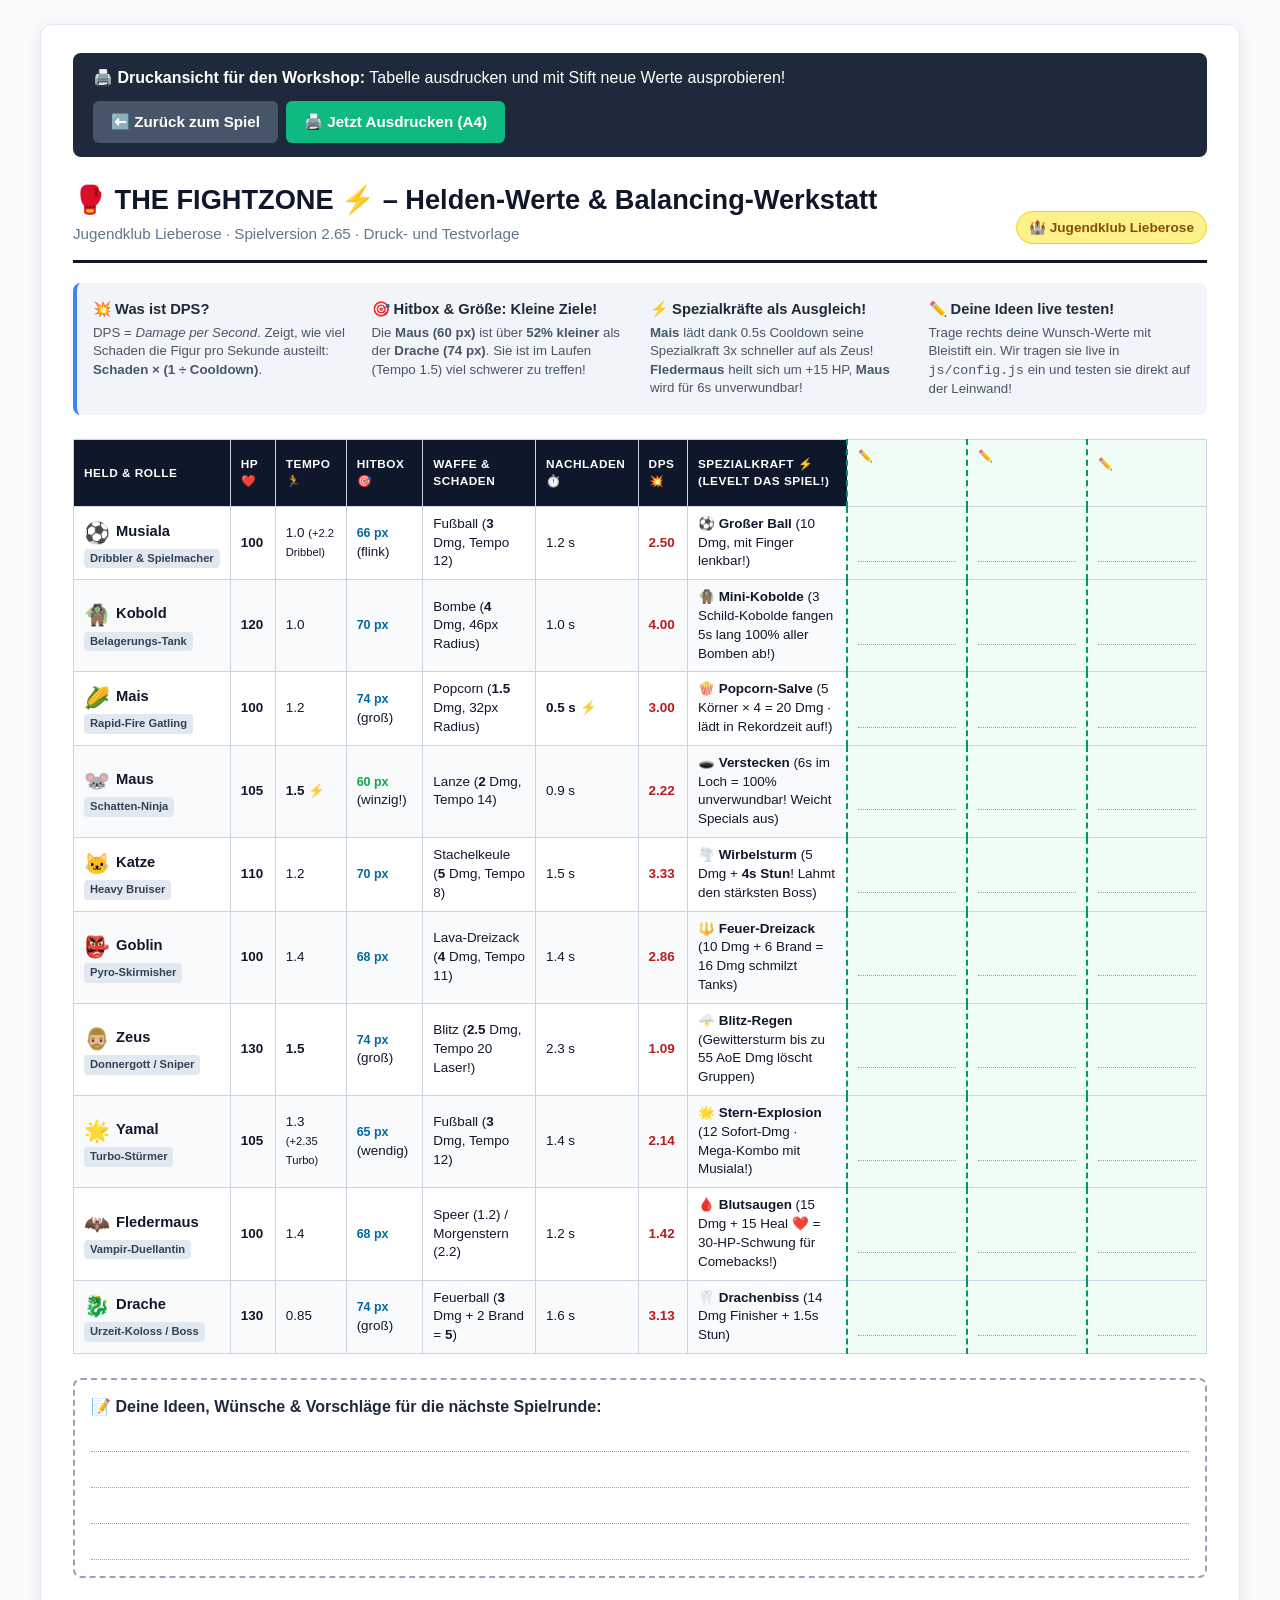
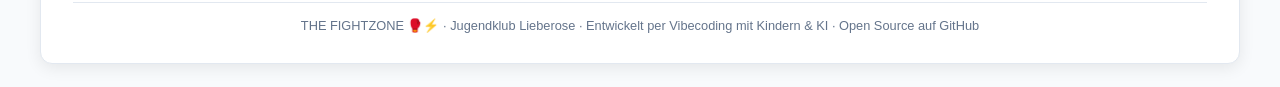
==== druckansicht.html @ 6410eb7f "Helden-Karten zum Antippen, Balancing-Matrix, EHP & druckbare Tabelle" ====
<!DOCTYPE html>
<html lang="de">
<head>
  <meta charset="UTF-8">
  <meta name="viewport" content="width=device-width, initial-scale=1.0">
  <title>THE FIGHTZONE 🥊⚡ – Helden-Werte & Balancing-Werkstatt (Druckansicht)</title>
  <style>
    /* 🖨️ Druck- und Ansichts-Styles für den Jugendklub Lieberose */
    * {
      box-sizing: border-box;
      margin: 0;
      padding: 0;
    }

    body {
      font-family: -apple-system, BlinkMacSystemFont, "Segoe UI", Roboto, Arial, sans-serif;
      background: #f8fafc;
      color: #0f172a;
      padding: 24px;
      line-height: 1.4;
    }

    .container {
      max-width: 1200px;
      margin: 0 auto;
      background: #fff;
      padding: 28px 32px;
      border-radius: 12px;
      box-shadow: 0 4px 16px rgba(0, 0, 0, 0.08);
      border: 1px solid #e2e8f0;
    }

    .no-print {
      display: flex;
      justify-content: space-between;
      align-items: center;
      background: #1e293b;
      color: #fff;
      padding: 14px 20px;
      border-radius: 8px;
      margin-bottom: 24px;
      gap: 12px;
      flex-wrap: wrap;
    }

    .btn {
      display: inline-block;
      background: #3b82f6;
      color: #fff;
      padding: 10px 18px;
      border-radius: 6px;
      text-decoration: none;
      font-weight: 700;
      border: none;
      cursor: pointer;
      font-size: 0.95rem;
      transition: background 0.15s ease;
    }

    .btn:hover { background: #2563eb; }
    .btn-secondary { background: #475569; }
    .btn-secondary:hover { background: #334155; }
    .btn-print { background: #10b981; }
    .btn-print:hover { background: #059669; }

    header {
      border-bottom: 3px solid #0f172a;
      padding-bottom: 16px;
      margin-bottom: 20px;
      display: flex;
      justify-content: space-between;
      align-items: flex-end;
      flex-wrap: wrap;
      gap: 12px;
    }

    h1 {
      font-size: 1.7rem;
      color: #0f172a;
      display: flex;
      align-items: center;
      gap: 10px;
    }

    .subtitle {
      font-size: 0.95rem;
      color: #64748b;
      margin-top: 4px;
    }

    .badge-club {
      background: #fef08a;
      color: #854d0e;
      padding: 6px 12px;
      border-radius: 20px;
      font-weight: 800;
      font-size: 0.85rem;
      border: 1px solid #facc15;
    }

    .info-grid {
      display: grid;
      grid-template-columns: repeat(auto-fit, minmax(240px, 1fr));
      gap: 16px;
      background: #f1f5f9;
      padding: 16px;
      border-radius: 8px;
      margin-bottom: 24px;
      border-left: 4px solid #3b82f6;
    }

    .info-card h3 {
      font-size: 0.92rem;
      color: #1e293b;
      margin-bottom: 4px;
    }

    .info-card p {
      font-size: 0.83rem;
      color: #475569;
    }

    /* 📊 Tabelle */
    table {
      width: 100%;
      border-collapse: collapse;
      font-size: 0.84rem;
      margin-bottom: 24px;
    }

    th, td {
      border: 1px solid #cbd5e1;
      padding: 8px 10px;
      text-align: left;
      vertical-align: middle;
    }

    th {
      background: #0f172a;
      color: #fff;
      font-weight: 800;
      text-transform: uppercase;
      font-size: 0.74rem;
      letter-spacing: 0.5px;
    }

    th.handwriting-head {
      background: #047857;
      color: #ecfdf5;
    }

    tr:nth-child(even) {
      background: #f8fafc;
    }

    .hero-cell {
      font-weight: 800;
      font-size: 0.92rem;
      white-space: nowrap;
    }

    .hero-emoji {
      font-size: 1.3rem;
      margin-right: 6px;
      vertical-align: middle;
    }

    .role-badge {
      display: inline-block;
      font-size: 0.7rem;
      font-weight: 700;
      padding: 2px 6px;
      border-radius: 4px;
      background: #e2e8f0;
      color: #334155;
    }

    .stat-number {
      font-weight: 700;
      color: #0f172a;
    }

    .dps-val {
      font-weight: 800;
      color: #b91c1c;
    }

    .hitbox-badge {
      font-weight: 700;
      font-size: 0.78rem;
      color: #0369a1;
    }

    /* Handschriftliche Spalten */
    .write-col {
      background: #f0fdf4 !important;
      border-left: 2px dashed #059669;
      width: 120px;
    }

    .write-box {
      min-height: 38px;
      border-bottom: 1px dotted #94a3b8;
    }

    .notes-box {
      border: 2px dashed #94a3b8;
      border-radius: 8px;
      padding: 16px;
      background: #fff;
      margin-top: 20px;
    }

    .notes-box h3 {
      font-size: 1rem;
      color: #1e293b;
      margin-bottom: 12px;
    }

    .blank-lines {
      display: flex;
      flex-direction: column;
      gap: 14px;
    }

    .blank-line {
      height: 22px;
      border-bottom: 1px dotted #94a3b8;
      width: 100%;
    }

    footer {
      margin-top: 24px;
      text-align: center;
      font-size: 0.8rem;
      color: #64748b;
      border-top: 1px solid #e2e8f0;
      padding-top: 14px;
    }

    /* 🖨️ Druck-Optimierung auf DIN A4 Querformat */
    @media print {
      body {
        background: #fff;
        padding: 0;
        font-size: 10.5pt;
      }

      .container {
        box-shadow: none;
        border: none;
        padding: 0;
        max-width: 100%;
      }

      .no-print {
        display: none !important;
      }

      @page {
        size: A4 landscape;
        margin: 0.8cm;
      }

      table {
        font-size: 8pt;
        page-break-inside: auto;
      }

      tr {
        page-break-inside: avoid;
        page-break-after: auto;
      }

      th {
        background: #e2e8f0 !important;
        color: #000 !important;
        border-color: #94a3b8 !important;
      }

      th.handwriting-head {
        background: #d1fae5 !important;
        color: #065f46 !important;
      }

      .write-col {
        background: #fff !important;
      }

      .info-grid {
        background: #f8fafc;
        border: 1px solid #cbd5e1;
      }
    }
  </style>
</head>
<body>

  <div class="container">
    <!-- Leiste oben (wird beim Drucken ausgeblendet) -->
    <div class="no-print">
      <div>
        <strong>🖨️ Druckansicht für den Workshop:</strong> Tabelle ausdrucken und mit Stift neue Werte ausprobieren!
      </div>
      <div style="display: flex; gap: 8px;">
        <a href="index.html" class="btn btn-secondary">⬅️ Zurück zum Spiel</a>
        <button onclick="window.print()" class="btn btn-print">🖨️ Jetzt Ausdrucken (A4)</button>
      </div>
    </div>

    <header>
      <div>
        <h1>🥊 THE FIGHTZONE ⚡ – Helden-Werte & Balancing-Werkstatt</h1>
        <p class="subtitle">Jugendklub Lieberose · Spielversion 2.65 · Druck- und Testvorlage</p>
      </div>
      <div class="badge-club">🏰 Jugendklub Lieberose</div>
    </header>

    <!-- Erklär-Boxen für die Kinder -->
    <div class="info-grid">
      <div class="info-card">
        <h3>💥 Was ist DPS?</h3>
        <p>DPS = <i>Damage per Second</i>. Zeigt, wie viel Schaden die Figur pro Sekunde austeilt: <b>Schaden × (1 ÷ Cooldown)</b>.</p>
      </div>
      <div class="info-card">
        <h3>🎯 Hitbox & Größe: Kleine Ziele!</h3>
        <p>Die <b>Maus (60 px)</b> ist über <b>52% kleiner</b> als der <b>Drache (74 px)</b>. Sie ist im Laufen (Tempo 1.5) viel schwerer zu treffen!</p>
      </div>
      <div class="info-card">
        <h3>⚡ Spezialkräfte als Ausgleich!</h3>
        <p><b>Mais</b> lädt dank 0.5s Cooldown seine Spezialkraft 3x schneller auf als Zeus! <b>Fledermaus</b> heilt sich um +15 HP, <b>Maus</b> wird für 6s unverwundbar!</p>
      </div>
      <div class="info-card">
        <h3>✏️ Deine Ideen live testen!</h3>
        <p>Trage rechts deine Wunsch-Werte mit Bleistift ein. Wir tragen sie live in <code>js/config.js</code> ein und testen sie direkt auf der Leinwand!</p>
      </div>
    </div>

    <!-- Große Balancing-Tabelle -->
    <table>
      <thead>
        <tr>
          <th>Held & Rolle</th>
          <th>HP ❤️</th>
          <th>Tempo 🏃</th>
          <th>Hitbox 🎯</th>
          <th>Waffe & Schaden</th>
          <th>Nachladen ⏱️</th>
          <th>DPS 💥</th>
          <th>Spezialkraft ⚡ (Levelt das Spiel!)</th>
          <th class="handwriting-head write-col">✏️ Dein Wunsch-Schaden</th>
          <th class="handwriting-head write-col">✏️ Dein Wunsch-Leben</th>
          <th class="handwriting-head write-col">✏️ Deine Neue Kraft</th>
        </tr>
      </thead>
      <tbody>
        <!-- 1. Musiala -->
        <tr>
          <td class="hero-cell">
            <span class="hero-emoji">⚽</span><b>Musiala</b><br>
            <span class="role-badge">Dribbler & Spielmacher</span>
          </td>
          <td><span class="stat-number">100</span></td>
          <td>1.0 <small>(+2.2 Dribbel)</small></td>
          <td><span class="hitbox-badge">66 px</span> (flink)</td>
          <td>Fußball (<b>3</b> Dmg, Tempo 12)</td>
          <td>1.2 s</td>
          <td class="dps-val">2.50</td>
          <td>⚽ <b>Großer Ball</b> (10 Dmg, mit Finger lenkbar!)</td>
          <td class="write-col"><div class="write-box"></div></td>
          <td class="write-col"><div class="write-box"></div></td>
          <td class="write-col"><div class="write-box"></div></td>
        </tr>

        <!-- 2. Kobold -->
        <tr>
          <td class="hero-cell">
            <span class="hero-emoji">🧌</span><b>Kobold</b><br>
            <span class="role-badge">Belagerungs-Tank</span>
          </td>
          <td><span class="stat-number">120</span></td>
          <td>1.0</td>
          <td><span class="hitbox-badge">70 px</span></td>
          <td>Bombe (<b>4</b> Dmg, 46px Radius)</td>
          <td>1.0 s</td>
          <td class="dps-val">4.00</td>
          <td>🧌 <b>Mini-Kobolde</b> (3 Schild-Kobolde fangen 5s lang 100% aller Bomben ab!)</td>
          <td class="write-col"><div class="write-box"></div></td>
          <td class="write-col"><div class="write-box"></div></td>
          <td class="write-col"><div class="write-box"></div></td>
        </tr>

        <!-- 3. Mais -->
        <tr>
          <td class="hero-cell">
            <span class="hero-emoji">🌽</span><b>Mais</b><br>
            <span class="role-badge">Rapid-Fire Gatling</span>
          </td>
          <td><span class="stat-number">100</span></td>
          <td>1.2</td>
          <td><span class="hitbox-badge">74 px</span> (groß)</td>
          <td>Popcorn (<b>1.5</b> Dmg, 32px Radius)</td>
          <td><b>0.5 s</b> ⚡</td>
          <td class="dps-val">3.00</td>
          <td>🍿 <b>Popcorn-Salve</b> (5 Körner × 4 = 20 Dmg · lädt in Rekordzeit auf!)</td>
          <td class="write-col"><div class="write-box"></div></td>
          <td class="write-col"><div class="write-box"></div></td>
          <td class="write-col"><div class="write-box"></div></td>
        </tr>

        <!-- 4. Maus -->
        <tr>
          <td class="hero-cell">
            <span class="hero-emoji">🐭</span><b>Maus</b><br>
            <span class="role-badge">Schatten-Ninja</span>
          </td>
          <td><span class="stat-number">105</span></td>
          <td><b>1.5</b> ⚡</td>
          <td><span class="hitbox-badge" style="color:#16a34a; font-weight:800;">60 px</span> (winzig!)</td>
          <td>Lanze (<b>2</b> Dmg, Tempo 14)</td>
          <td>0.9 s</td>
          <td class="dps-val">2.22</td>
          <td>🕳️ <b>Verstecken</b> (6s im Loch = 100% unverwundbar! Weicht Specials aus)</td>
          <td class="write-col"><div class="write-box"></div></td>
          <td class="write-col"><div class="write-box"></div></td>
          <td class="write-col"><div class="write-box"></div></td>
        </tr>

        <!-- 5. Katze -->
        <tr>
          <td class="hero-cell">
            <span class="hero-emoji">🐱</span><b>Katze</b><br>
            <span class="role-badge">Heavy Bruiser</span>
          </td>
          <td><span class="stat-number">110</span></td>
          <td>1.2</td>
          <td><span class="hitbox-badge">70 px</span></td>
          <td>Stachelkeule (<b>5</b> Dmg, Tempo 8)</td>
          <td>1.5 s</td>
          <td class="dps-val">3.33</td>
          <td>🌪️ <b>Wirbelsturm</b> (5 Dmg + <b>4s Stun</b>! Lahmt den stärksten Boss)</td>
          <td class="write-col"><div class="write-box"></div></td>
          <td class="write-col"><div class="write-box"></div></td>
          <td class="write-col"><div class="write-box"></div></td>
        </tr>

        <!-- 6. Goblin -->
        <tr>
          <td class="hero-cell">
            <span class="hero-emoji">👺</span><b>Goblin</b><br>
            <span class="role-badge">Pyro-Skirmisher</span>
          </td>
          <td><span class="stat-number">100</span></td>
          <td>1.4</td>
          <td><span class="hitbox-badge">68 px</span></td>
          <td>Lava-Dreizack (<b>4</b> Dmg, Tempo 11)</td>
          <td>1.4 s</td>
          <td class="dps-val">2.86</td>
          <td>🔱 <b>Feuer-Dreizack</b> (10 Dmg + 6 Brand = 16 Dmg schmilzt Tanks)</td>
          <td class="write-col"><div class="write-box"></div></td>
          <td class="write-col"><div class="write-box"></div></td>
          <td class="write-col"><div class="write-box"></div></td>
        </tr>

        <!-- 7. Zeus -->
        <tr>
          <td class="hero-cell">
            <span class="hero-emoji">🧔🏼‍♂️</span><b>Zeus</b><br>
            <span class="role-badge">Donnergott / Sniper</span>
          </td>
          <td><span class="stat-number">130</span></td>
          <td><b>1.5</b></td>
          <td><span class="hitbox-badge">74 px</span> (groß)</td>
          <td>Blitz (<b>2.5</b> Dmg, Tempo 20 Laser!)</td>
          <td>2.3 s</td>
          <td class="dps-val">1.09</td>
          <td>🌩️ <b>Blitz-Regen</b> (Gewittersturm bis zu 55 AoE Dmg löscht Gruppen)</td>
          <td class="write-col"><div class="write-box"></div></td>
          <td class="write-col"><div class="write-box"></div></td>
          <td class="write-col"><div class="write-box"></div></td>
        </tr>

        <!-- 8. Lamine Yamal -->
        <tr>
          <td class="hero-cell">
            <span class="hero-emoji">🌟</span><b>Yamal</b><br>
            <span class="role-badge">Turbo-Stürmer</span>
          </td>
          <td><span class="stat-number">105</span></td>
          <td>1.3 <small>(+2.35 Turbo)</small></td>
          <td><span class="hitbox-badge">65 px</span> (wendig)</td>
          <td>Fußball (<b>3</b> Dmg, Tempo 12)</td>
          <td>1.4 s</td>
          <td class="dps-val">2.14</td>
          <td>🌟 <b>Stern-Explosion</b> (12 Sofort-Dmg · Mega-Kombo mit Musiala!)</td>
          <td class="write-col"><div class="write-box"></div></td>
          <td class="write-col"><div class="write-box"></div></td>
          <td class="write-col"><div class="write-box"></div></td>
        </tr>

        <!-- 9. Fledermaus -->
        <tr>
          <td class="hero-cell">
            <span class="hero-emoji">🦇</span><b>Fledermaus</b><br>
            <span class="role-badge">Vampir-Duellantin</span>
          </td>
          <td><span class="stat-number">100</span></td>
          <td>1.4</td>
          <td><span class="hitbox-badge">68 px</span></td>
          <td>Speer (1.2) / Morgenstern (2.2)</td>
          <td>1.2 s</td>
          <td class="dps-val">1.42</td>
          <td>🩸 <b>Blutsaugen</b> (15 Dmg + 15 Heal ❤️ = 30-HP-Schwung für Comebacks!)</td>
          <td class="write-col"><div class="write-box"></div></td>
          <td class="write-col"><div class="write-box"></div></td>
          <td class="write-col"><div class="write-box"></div></td>
        </tr>

        <!-- 10. Drache -->
        <tr>
          <td class="hero-cell">
            <span class="hero-emoji">🐉</span><b>Drache</b><br>
            <span class="role-badge">Urzeit-Koloss / Boss</span>
          </td>
          <td><span class="stat-number">130</span></td>
          <td>0.85</td>
          <td><span class="hitbox-badge">74 px</span> (groß)</td>
          <td>Feuerball (<b>3</b> Dmg + 2 Brand = <b>5</b>)</td>
          <td>1.6 s</td>
          <td class="dps-val">3.13</td>
          <td>🦷 <b>Drachenbiss</b> (14 Dmg Finisher + 1.5s Stun)</td>
          <td class="write-col"><div class="write-box"></div></td>
          <td class="write-col"><div class="write-box"></div></td>
          <td class="write-col"><div class="write-box"></div></td>
        </tr>
      </tbody>
    </table>

    <!-- Notizbereich für Handschriftliche Ideen -->
    <div class="notes-box">
      <h3>📝 Deine Ideen, Wünsche & Vorschläge für die nächste Spielrunde:</h3>
      <div class="blank-lines">
        <div class="blank-line"></div>
        <div class="blank-line"></div>
        <div class="blank-line"></div>
        <div class="blank-line"></div>
      </div>
    </div>

    <footer>
      THE FIGHTZONE 🥊⚡ · Jugendklub Lieberose · Entwickelt per Vibecoding mit Kindern & KI · Open Source auf GitHub
    </footer>
  </div>

</body>
</html>
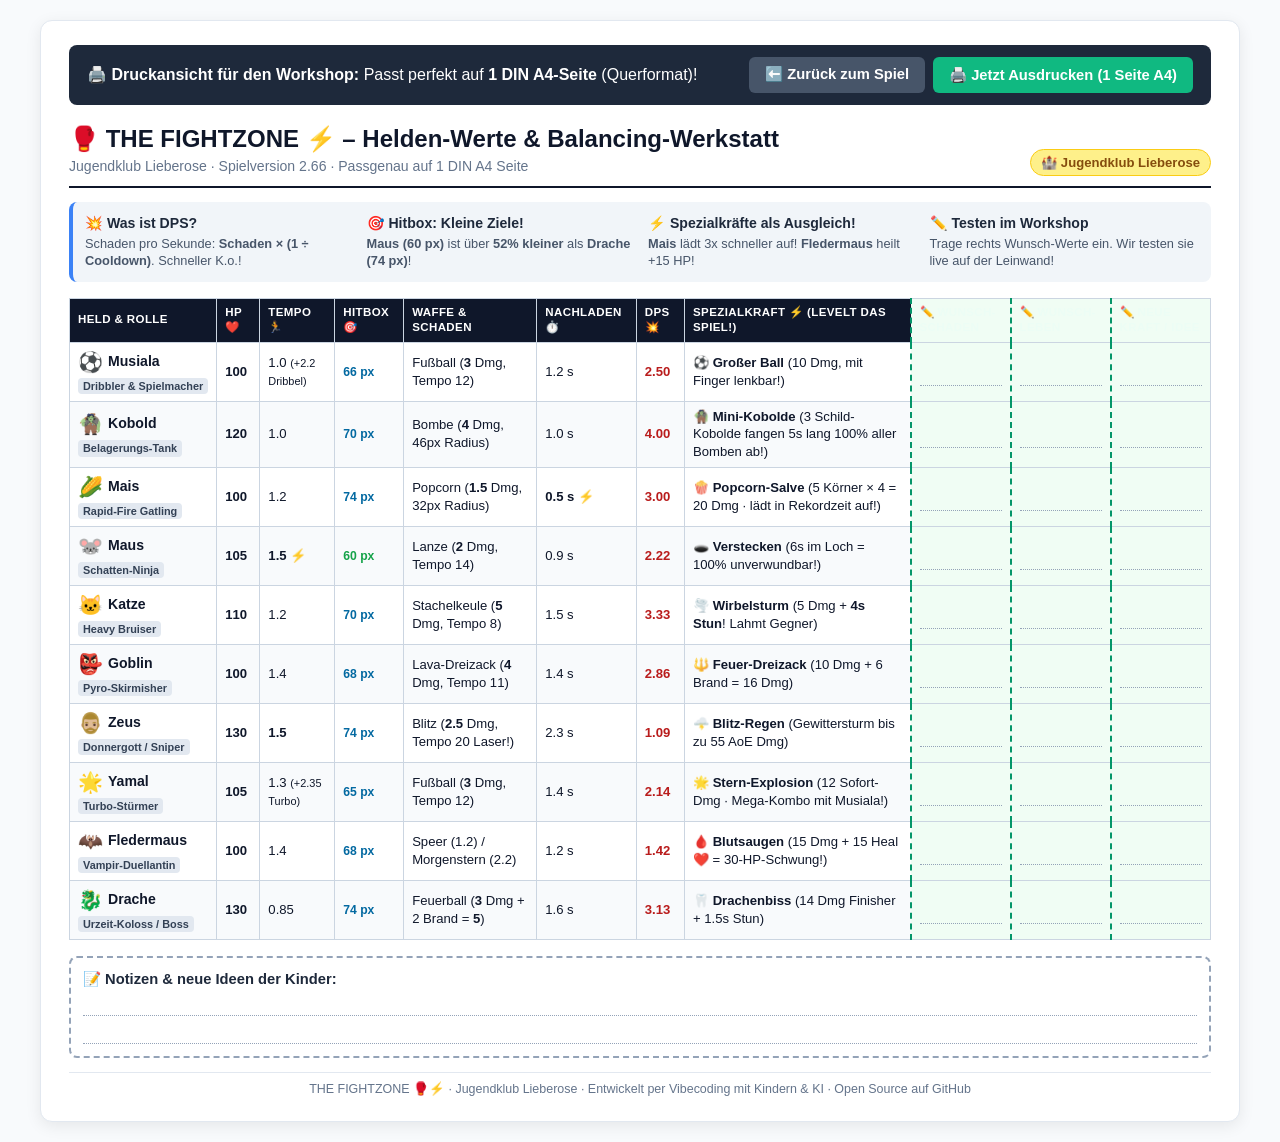
==== commit 9d169ffe: "Druckansicht optimiert: Passt perfekt auf 1 DIN A4-Seite (Querformat)" ====
--- a/druckansicht.html
+++ b/druckansicht.html
@@ -16,15 +16,15 @@
       font-family: -apple-system, BlinkMacSystemFont, "Segoe UI", Roboto, Arial, sans-serif;
       background: #f8fafc;
       color: #0f172a;
-      padding: 24px;
-      line-height: 1.4;
+      padding: 20px;
+      line-height: 1.35;
     }
 
     .container {
       max-width: 1200px;
       margin: 0 auto;
       background: #fff;
-      padding: 28px 32px;
+      padding: 24px 28px;
       border-radius: 12px;
       box-shadow: 0 4px 16px rgba(0, 0, 0, 0.08);
       border: 1px solid #e2e8f0;
@@ -36,9 +36,9 @@
       align-items: center;
       background: #1e293b;
       color: #fff;
-      padding: 14px 20px;
+      padding: 12px 18px;
       border-radius: 8px;
-      margin-bottom: 24px;
+      margin-bottom: 18px;
       gap: 12px;
       flex-wrap: wrap;
     }
@@ -47,13 +47,13 @@
       display: inline-block;
       background: #3b82f6;
       color: #fff;
-      padding: 10px 18px;
+      padding: 8px 16px;
       border-radius: 6px;
       text-decoration: none;
       font-weight: 700;
       border: none;
       cursor: pointer;
-      font-size: 0.95rem;
+      font-size: 0.92rem;
       transition: background 0.15s ease;
     }
 
@@ -64,73 +64,74 @@
     .btn-print:hover { background: #059669; }
 
     header {
-      border-bottom: 3px solid #0f172a;
-      padding-bottom: 16px;
-      margin-bottom: 20px;
+      border-bottom: 2px solid #0f172a;
+      padding-bottom: 10px;
+      margin-bottom: 14px;
       display: flex;
       justify-content: space-between;
       align-items: flex-end;
       flex-wrap: wrap;
-      gap: 12px;
+      gap: 8px;
     }
 
     h1 {
-      font-size: 1.7rem;
+      font-size: 1.5rem;
       color: #0f172a;
       display: flex;
       align-items: center;
-      gap: 10px;
+      gap: 8px;
     }
 
     .subtitle {
-      font-size: 0.95rem;
+      font-size: 0.88rem;
       color: #64748b;
-      margin-top: 4px;
+      margin-top: 2px;
     }
 
     .badge-club {
       background: #fef08a;
       color: #854d0e;
-      padding: 6px 12px;
-      border-radius: 20px;
+      padding: 4px 10px;
+      border-radius: 16px;
       font-weight: 800;
-      font-size: 0.85rem;
+      font-size: 0.82rem;
       border: 1px solid #facc15;
     }
 
     .info-grid {
       display: grid;
-      grid-template-columns: repeat(auto-fit, minmax(240px, 1fr));
-      gap: 16px;
+      grid-template-columns: repeat(auto-fit, minmax(220px, 1fr));
+      gap: 12px;
       background: #f1f5f9;
-      padding: 16px;
+      padding: 12px;
       border-radius: 8px;
-      margin-bottom: 24px;
+      margin-bottom: 16px;
       border-left: 4px solid #3b82f6;
     }
 
     .info-card h3 {
-      font-size: 0.92rem;
+      font-size: 0.88rem;
       color: #1e293b;
-      margin-bottom: 4px;
+      margin-bottom: 3px;
     }
 
     .info-card p {
-      font-size: 0.83rem;
+      font-size: 0.8rem;
       color: #475569;
+      line-height: 1.3;
     }
 
     /* 📊 Tabelle */
     table {
       width: 100%;
       border-collapse: collapse;
-      font-size: 0.84rem;
-      margin-bottom: 24px;
+      font-size: 0.82rem;
+      margin-bottom: 16px;
     }
 
     th, td {
       border: 1px solid #cbd5e1;
-      padding: 8px 10px;
+      padding: 6px 8px;
       text-align: left;
       vertical-align: middle;
     }
@@ -140,8 +141,8 @@
       color: #fff;
       font-weight: 800;
       text-transform: uppercase;
-      font-size: 0.74rem;
-      letter-spacing: 0.5px;
+      font-size: 0.72rem;
+      letter-spacing: 0.4px;
     }
 
     th.handwriting-head {
@@ -155,21 +156,21 @@
 
     .hero-cell {
       font-weight: 800;
-      font-size: 0.92rem;
+      font-size: 0.88rem;
       white-space: nowrap;
     }
 
     .hero-emoji {
-      font-size: 1.3rem;
-      margin-right: 6px;
+      font-size: 1.25rem;
+      margin-right: 5px;
       vertical-align: middle;
     }
 
     .role-badge {
       display: inline-block;
-      font-size: 0.7rem;
+      font-size: 0.68rem;
       font-weight: 700;
-      padding: 2px 6px;
+      padding: 1px 5px;
       border-radius: 4px;
       background: #e2e8f0;
       color: #334155;
@@ -187,7 +188,7 @@
 
     .hitbox-badge {
       font-weight: 700;
-      font-size: 0.78rem;
+      font-size: 0.76rem;
       color: #0369a1;
     }
 
@@ -195,87 +196,146 @@
     .write-col {
       background: #f0fdf4 !important;
       border-left: 2px dashed #059669;
-      width: 120px;
+      width: 100px;
     }
 
     .write-box {
-      min-height: 38px;
+      min-height: 28px;
       border-bottom: 1px dotted #94a3b8;
     }
 
     .notes-box {
       border: 2px dashed #94a3b8;
       border-radius: 8px;
-      padding: 16px;
+      padding: 12px;
       background: #fff;
-      margin-top: 20px;
+      margin-top: 14px;
     }
 
     .notes-box h3 {
-      font-size: 1rem;
+      font-size: 0.92rem;
       color: #1e293b;
-      margin-bottom: 12px;
+      margin-bottom: 8px;
     }
 
     .blank-lines {
       display: flex;
       flex-direction: column;
-      gap: 14px;
+      gap: 10px;
     }
 
     .blank-line {
-      height: 22px;
+      height: 18px;
       border-bottom: 1px dotted #94a3b8;
       width: 100%;
     }
 
     footer {
-      margin-top: 24px;
+      margin-top: 14px;
       text-align: center;
-      font-size: 0.8rem;
+      font-size: 0.78rem;
       color: #64748b;
       border-top: 1px solid #e2e8f0;
-      padding-top: 14px;
-    }
-
-    /* 🖨️ Druck-Optimierung auf DIN A4 Querformat */
+      padding-top: 8px;
+    }
+
+    /* 🖨️ DIN A4 QUERFORMAT PRINT-OPTIMIERUNG (PASST AUF GENAU 1 SEITE!) */
     @media print {
-      body {
-        background: #fff;
-        padding: 0;
-        font-size: 10.5pt;
+      @page {
+        size: A4 landscape;
+        margin: 5mm 6mm;
+      }
+
+      html, body {
+        background: #fff !important;
+        color: #000 !important;
+        margin: 0 !important;
+        padding: 0 !important;
+        width: 100% !important;
+        height: 100% !important;
+        font-size: 7.2pt !important;
+        line-height: 1.15 !important;
+        overflow: hidden !important;
       }
 
       .container {
-        box-shadow: none;
-        border: none;
-        padding: 0;
-        max-width: 100%;
+        box-shadow: none !important;
+        border: none !important;
+        padding: 0 !important;
+        margin: 0 !important;
+        max-width: 100% !important;
+        width: 100% !important;
       }
 
       .no-print {
         display: none !important;
       }
 
-      @page {
-        size: A4 landscape;
-        margin: 0.8cm;
+      header {
+        border-bottom: 1.5px solid #0f172a !important;
+        padding-bottom: 2px !important;
+        margin-bottom: 4px !important;
+      }
+
+      h1 {
+        font-size: 1.05rem !important;
+        margin: 0 !important;
+      }
+
+      .subtitle {
+        font-size: 0.65rem !important;
+        margin-top: 1px !important;
+      }
+
+      .badge-club {
+        padding: 1px 6px !important;
+        font-size: 0.65rem !important;
+      }
+
+      /* Kompakte 1-Zeilen-Infoleiste im Ausdruck */
+      .info-grid {
+        display: flex !important;
+        gap: 8px !important;
+        padding: 2.5px 6px !important;
+        margin-bottom: 4px !important;
+        background: #f1f5f9 !important;
+        border: 1px solid #cbd5e1 !important;
+        border-left: 3px solid #3b82f6 !important;
+      }
+
+      .info-card {
+        flex: 1 !important;
+      }
+
+      .info-card h3 {
+        font-size: 0.62rem !important;
+        margin-bottom: 0 !important;
+      }
+
+      .info-card p {
+        font-size: 0.56rem !important;
+        line-height: 1.1 !important;
       }
 
       table {
-        font-size: 8pt;
-        page-break-inside: auto;
-      }
-
-      tr {
-        page-break-inside: avoid;
-        page-break-after: auto;
+        font-size: 6.8pt !important;
+        margin-bottom: 4px !important;
+        border-collapse: collapse !important;
+        width: 100% !important;
+        page-break-inside: avoid !important;
+      }
+
+      th, td {
+        padding: 2px 4px !important;
+        border: 1px solid #94a3b8 !important;
+        line-height: 1.12 !important;
       }
 
       th {
         background: #e2e8f0 !important;
-        color: #000 !important;
-        border-color: #94a3b8 !important;
+        color: #0f172a !important;
+        font-size: 6.4pt !important;
+        padding: 2px 3px !important;
       }
 
       th.handwriting-head {
@@ -283,13 +343,53 @@
         color: #065f46 !important;
       }
 
+      .hero-cell {
+        font-size: 7pt !important;
+        white-space: nowrap !important;
+      }
+
+      .hero-emoji {
+        font-size: 0.95rem !important;
+        margin-right: 3px !important;
+      }
+
+      .role-badge {
+        font-size: 5.4pt !important;
+        padding: 1px 3px !important;
+      }
+
       .write-col {
         background: #fff !important;
-      }
-
-      .info-grid {
-        background: #f8fafc;
-        border: 1px solid #cbd5e1;
+        width: 78px !important;
+      }
+
+      .write-box {
+        min-height: 14px !important;
+      }
+
+      .notes-box {
+        margin-top: 3px !important;
+        padding: 3px 6px !important;
+        border: 1.2px dashed #94a3b8 !important;
+      }
+
+      .notes-box h3 {
+        font-size: 0.68rem !important;
+        margin-bottom: 2px !important;
+      }
+
+      .blank-lines {
+        gap: 5px !important;
+      }
+
+      .blank-line {
+        height: 11px !important;
+      }
+
+      footer {
+        margin-top: 2px !important;
+        padding-top: 2px !important;
+        font-size: 0.55rem !important;
       }
     }
   </style>
@@ -300,18 +400,18 @@
     <!-- Leiste oben (wird beim Drucken ausgeblendet) -->
     <div class="no-print">
       <div>
-        <strong>🖨️ Druckansicht für den Workshop:</strong> Tabelle ausdrucken und mit Stift neue Werte ausprobieren!
+        <strong>🖨️ Druckansicht für den Workshop:</strong> Passt perfekt auf <b>1 DIN A4-Seite</b> (Querformat)!
       </div>
       <div style="display: flex; gap: 8px;">
         <a href="index.html" class="btn btn-secondary">⬅️ Zurück zum Spiel</a>
-        <button onclick="window.print()" class="btn btn-print">🖨️ Jetzt Ausdrucken (A4)</button>
+        <button onclick="window.print()" class="btn btn-print">🖨️ Jetzt Ausdrucken (1 Seite A4)</button>
       </div>
     </div>
 
     <header>
       <div>
         <h1>🥊 THE FIGHTZONE ⚡ – Helden-Werte & Balancing-Werkstatt</h1>
-        <p class="subtitle">Jugendklub Lieberose · Spielversion 2.65 · Druck- und Testvorlage</p>
+        <p class="subtitle">Jugendklub Lieberose · Spielversion 2.66 · Passgenau auf 1 DIN A4 Seite</p>
       </div>
       <div class="badge-club">🏰 Jugendklub Lieberose</div>
     </header>
@@ -320,23 +420,23 @@
     <div class="info-grid">
       <div class="info-card">
         <h3>💥 Was ist DPS?</h3>
-        <p>DPS = <i>Damage per Second</i>. Zeigt, wie viel Schaden die Figur pro Sekunde austeilt: <b>Schaden × (1 ÷ Cooldown)</b>.</p>
+        <p>Schaden pro Sekunde: <b>Schaden × (1 ÷ Cooldown)</b>. Schneller K.o.!</p>
       </div>
       <div class="info-card">
-        <h3>🎯 Hitbox & Größe: Kleine Ziele!</h3>
-        <p>Die <b>Maus (60 px)</b> ist über <b>52% kleiner</b> als der <b>Drache (74 px)</b>. Sie ist im Laufen (Tempo 1.5) viel schwerer zu treffen!</p>
+        <h3>🎯 Hitbox: Kleine Ziele!</h3>
+        <p><b>Maus (60 px)</b> ist über <b>52% kleiner</b> als <b>Drache (74 px)</b>!</p>
       </div>
       <div class="info-card">
         <h3>⚡ Spezialkräfte als Ausgleich!</h3>
-        <p><b>Mais</b> lädt dank 0.5s Cooldown seine Spezialkraft 3x schneller auf als Zeus! <b>Fledermaus</b> heilt sich um +15 HP, <b>Maus</b> wird für 6s unverwundbar!</p>
+        <p><b>Mais</b> lädt 3x schneller auf! <b>Fledermaus</b> heilt +15 HP!</p>
       </div>
       <div class="info-card">
-        <h3>✏️ Deine Ideen live testen!</h3>
-        <p>Trage rechts deine Wunsch-Werte mit Bleistift ein. Wir tragen sie live in <code>js/config.js</code> ein und testen sie direkt auf der Leinwand!</p>
+        <h3>✏️ Testen im Workshop</h3>
+        <p>Trage rechts Wunsch-Werte ein. Wir testen sie live auf der Leinwand!</p>
       </div>
     </div>
 
-    <!-- Große Balancing-Tabelle -->
+    <!-- Große Balancing-Tabelle (Alle 10 Helden) -->
     <table>
       <thead>
         <tr>
@@ -348,9 +448,9 @@
           <th>Nachladen ⏱️</th>
           <th>DPS 💥</th>
           <th>Spezialkraft ⚡ (Levelt das Spiel!)</th>
-          <th class="handwriting-head write-col">✏️ Dein Wunsch-Schaden</th>
-          <th class="handwriting-head write-col">✏️ Dein Wunsch-Leben</th>
-          <th class="handwriting-head write-col">✏️ Deine Neue Kraft</th>
+          <th class="handwriting-head write-col">✏️ Wunsch-Schaden</th>
+          <th class="handwriting-head write-col">✏️ Wunsch-Leben</th>
+          <th class="handwriting-head write-col">✏️ Neue Kraft / Idee</th>
         </tr>
       </thead>
       <tbody>
@@ -362,7 +462,7 @@
           </td>
           <td><span class="stat-number">100</span></td>
           <td>1.0 <small>(+2.2 Dribbel)</small></td>
-          <td><span class="hitbox-badge">66 px</span> (flink)</td>
+          <td><span class="hitbox-badge">66 px</span></td>
           <td>Fußball (<b>3</b> Dmg, Tempo 12)</td>
           <td>1.2 s</td>
           <td class="dps-val">2.50</td>
@@ -398,7 +498,7 @@
           </td>
           <td><span class="stat-number">100</span></td>
           <td>1.2</td>
-          <td><span class="hitbox-badge">74 px</span> (groß)</td>
+          <td><span class="hitbox-badge">74 px</span></td>
           <td>Popcorn (<b>1.5</b> Dmg, 32px Radius)</td>
           <td><b>0.5 s</b> ⚡</td>
           <td class="dps-val">3.00</td>
@@ -416,11 +516,11 @@
           </td>
           <td><span class="stat-number">105</span></td>
           <td><b>1.5</b> ⚡</td>
-          <td><span class="hitbox-badge" style="color:#16a34a; font-weight:800;">60 px</span> (winzig!)</td>
+          <td><span class="hitbox-badge" style="color:#16a34a; font-weight:800;">60 px</span></td>
           <td>Lanze (<b>2</b> Dmg, Tempo 14)</td>
           <td>0.9 s</td>
           <td class="dps-val">2.22</td>
-          <td>🕳️ <b>Verstecken</b> (6s im Loch = 100% unverwundbar! Weicht Specials aus)</td>
+          <td>🕳️ <b>Verstecken</b> (6s im Loch = 100% unverwundbar!)</td>
           <td class="write-col"><div class="write-box"></div></td>
           <td class="write-col"><div class="write-box"></div></td>
           <td class="write-col"><div class="write-box"></div></td>
@@ -438,7 +538,7 @@
           <td>Stachelkeule (<b>5</b> Dmg, Tempo 8)</td>
           <td>1.5 s</td>
           <td class="dps-val">3.33</td>
-          <td>🌪️ <b>Wirbelsturm</b> (5 Dmg + <b>4s Stun</b>! Lahmt den stärksten Boss)</td>
+          <td>🌪️ <b>Wirbelsturm</b> (5 Dmg + <b>4s Stun</b>! Lahmt Gegner)</td>
           <td class="write-col"><div class="write-box"></div></td>
           <td class="write-col"><div class="write-box"></div></td>
           <td class="write-col"><div class="write-box"></div></td>
@@ -456,7 +556,7 @@
           <td>Lava-Dreizack (<b>4</b> Dmg, Tempo 11)</td>
           <td>1.4 s</td>
           <td class="dps-val">2.86</td>
-          <td>🔱 <b>Feuer-Dreizack</b> (10 Dmg + 6 Brand = 16 Dmg schmilzt Tanks)</td>
+          <td>🔱 <b>Feuer-Dreizack</b> (10 Dmg + 6 Brand = 16 Dmg)</td>
           <td class="write-col"><div class="write-box"></div></td>
           <td class="write-col"><div class="write-box"></div></td>
           <td class="write-col"><div class="write-box"></div></td>
@@ -470,11 +570,11 @@
           </td>
           <td><span class="stat-number">130</span></td>
           <td><b>1.5</b></td>
-          <td><span class="hitbox-badge">74 px</span> (groß)</td>
+          <td><span class="hitbox-badge">74 px</span></td>
           <td>Blitz (<b>2.5</b> Dmg, Tempo 20 Laser!)</td>
           <td>2.3 s</td>
           <td class="dps-val">1.09</td>
-          <td>🌩️ <b>Blitz-Regen</b> (Gewittersturm bis zu 55 AoE Dmg löscht Gruppen)</td>
+          <td>🌩️ <b>Blitz-Regen</b> (Gewittersturm bis zu 55 AoE Dmg)</td>
           <td class="write-col"><div class="write-box"></div></td>
           <td class="write-col"><div class="write-box"></div></td>
           <td class="write-col"><div class="write-box"></div></td>
@@ -488,7 +588,7 @@
           </td>
           <td><span class="stat-number">105</span></td>
           <td>1.3 <small>(+2.35 Turbo)</small></td>
-          <td><span class="hitbox-badge">65 px</span> (wendig)</td>
+          <td><span class="hitbox-badge">65 px</span></td>
           <td>Fußball (<b>3</b> Dmg, Tempo 12)</td>
           <td>1.4 s</td>
           <td class="dps-val">2.14</td>
@@ -510,7 +610,7 @@
           <td>Speer (1.2) / Morgenstern (2.2)</td>
           <td>1.2 s</td>
           <td class="dps-val">1.42</td>
-          <td>🩸 <b>Blutsaugen</b> (15 Dmg + 15 Heal ❤️ = 30-HP-Schwung für Comebacks!)</td>
+          <td>🩸 <b>Blutsaugen</b> (15 Dmg + 15 Heal ❤️ = 30-HP-Schwung!)</td>
           <td class="write-col"><div class="write-box"></div></td>
           <td class="write-col"><div class="write-box"></div></td>
           <td class="write-col"><div class="write-box"></div></td>
@@ -524,7 +624,7 @@
           </td>
           <td><span class="stat-number">130</span></td>
           <td>0.85</td>
-          <td><span class="hitbox-badge">74 px</span> (groß)</td>
+          <td><span class="hitbox-badge">74 px</span></td>
           <td>Feuerball (<b>3</b> Dmg + 2 Brand = <b>5</b>)</td>
           <td>1.6 s</td>
           <td class="dps-val">3.13</td>
@@ -538,10 +638,8 @@
 
     <!-- Notizbereich für Handschriftliche Ideen -->
     <div class="notes-box">
-      <h3>📝 Deine Ideen, Wünsche & Vorschläge für die nächste Spielrunde:</h3>
+      <h3>📝 Notizen & neue Ideen der Kinder:</h3>
       <div class="blank-lines">
-        <div class="blank-line"></div>
-        <div class="blank-line"></div>
         <div class="blank-line"></div>
         <div class="blank-line"></div>
       </div>
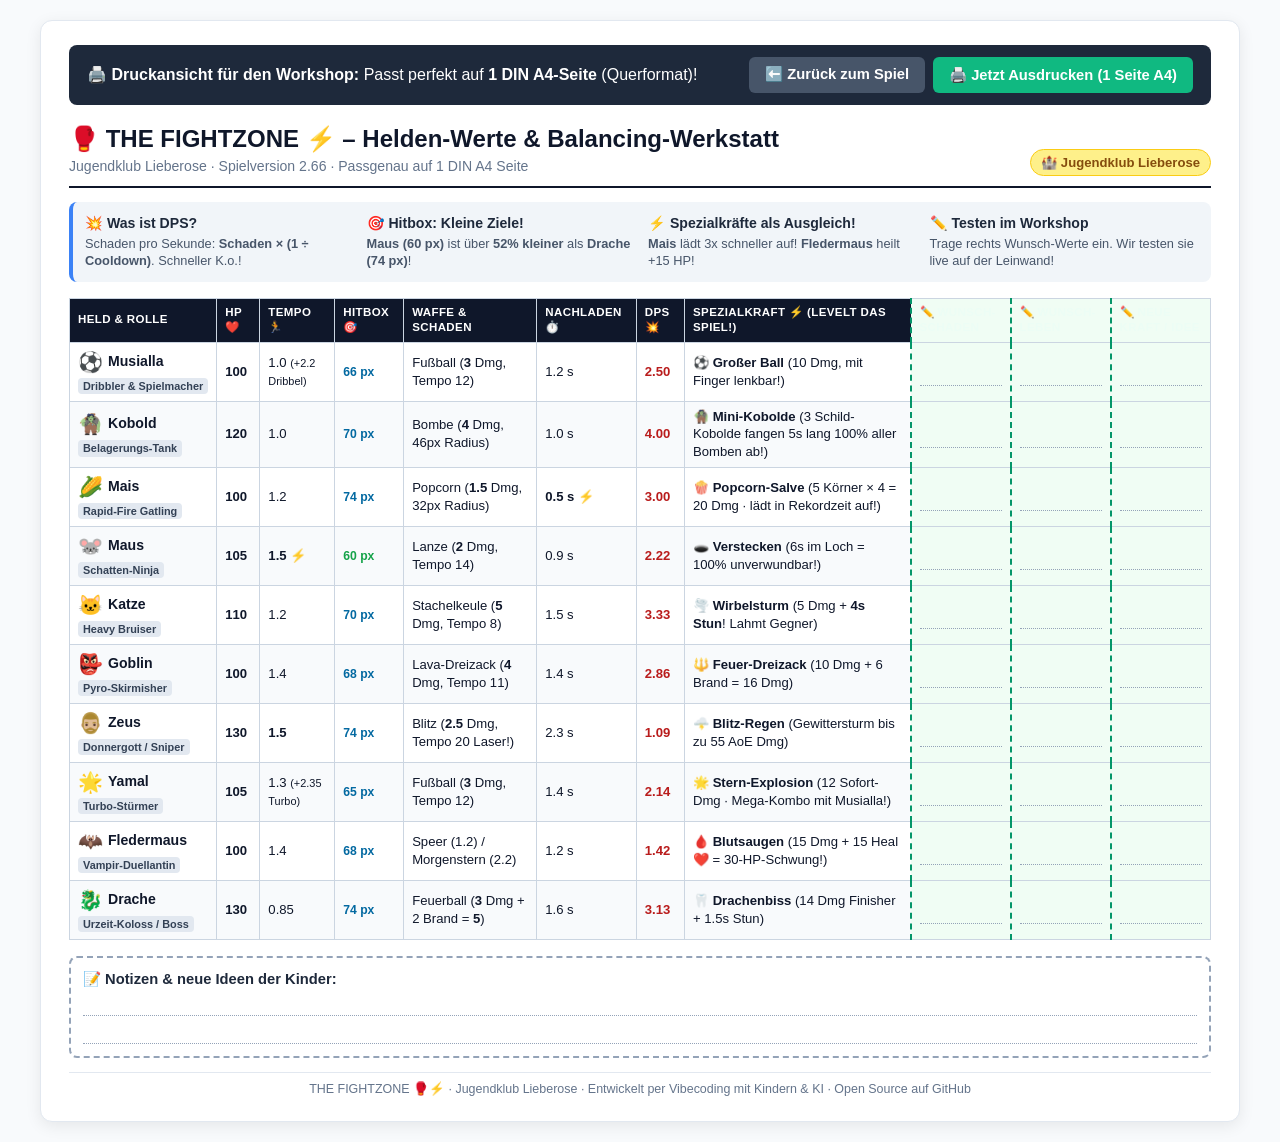
==== commit 77703198: "Startfigur aus Mais Katze Maus waehlen und Seltenheiten anzeigen" ====
--- a/druckansicht.html
+++ b/druckansicht.html
@@ -454,10 +454,10 @@
         </tr>
       </thead>
       <tbody>
-        <!-- 1. Musiala -->
-        <tr>
-          <td class="hero-cell">
-            <span class="hero-emoji">⚽</span><b>Musiala</b><br>
+        <!-- 1. Musialla -->
+        <tr>
+          <td class="hero-cell">
+            <span class="hero-emoji">⚽</span><b>Musialla</b><br>
             <span class="role-badge">Dribbler & Spielmacher</span>
           </td>
           <td><span class="stat-number">100</span></td>
@@ -592,7 +592,7 @@
           <td>Fußball (<b>3</b> Dmg, Tempo 12)</td>
           <td>1.4 s</td>
           <td class="dps-val">2.14</td>
-          <td>🌟 <b>Stern-Explosion</b> (12 Sofort-Dmg · Mega-Kombo mit Musiala!)</td>
+          <td>🌟 <b>Stern-Explosion</b> (12 Sofort-Dmg · Mega-Kombo mit Musialla!)</td>
           <td class="write-col"><div class="write-box"></div></td>
           <td class="write-col"><div class="write-box"></div></td>
           <td class="write-col"><div class="write-box"></div></td>
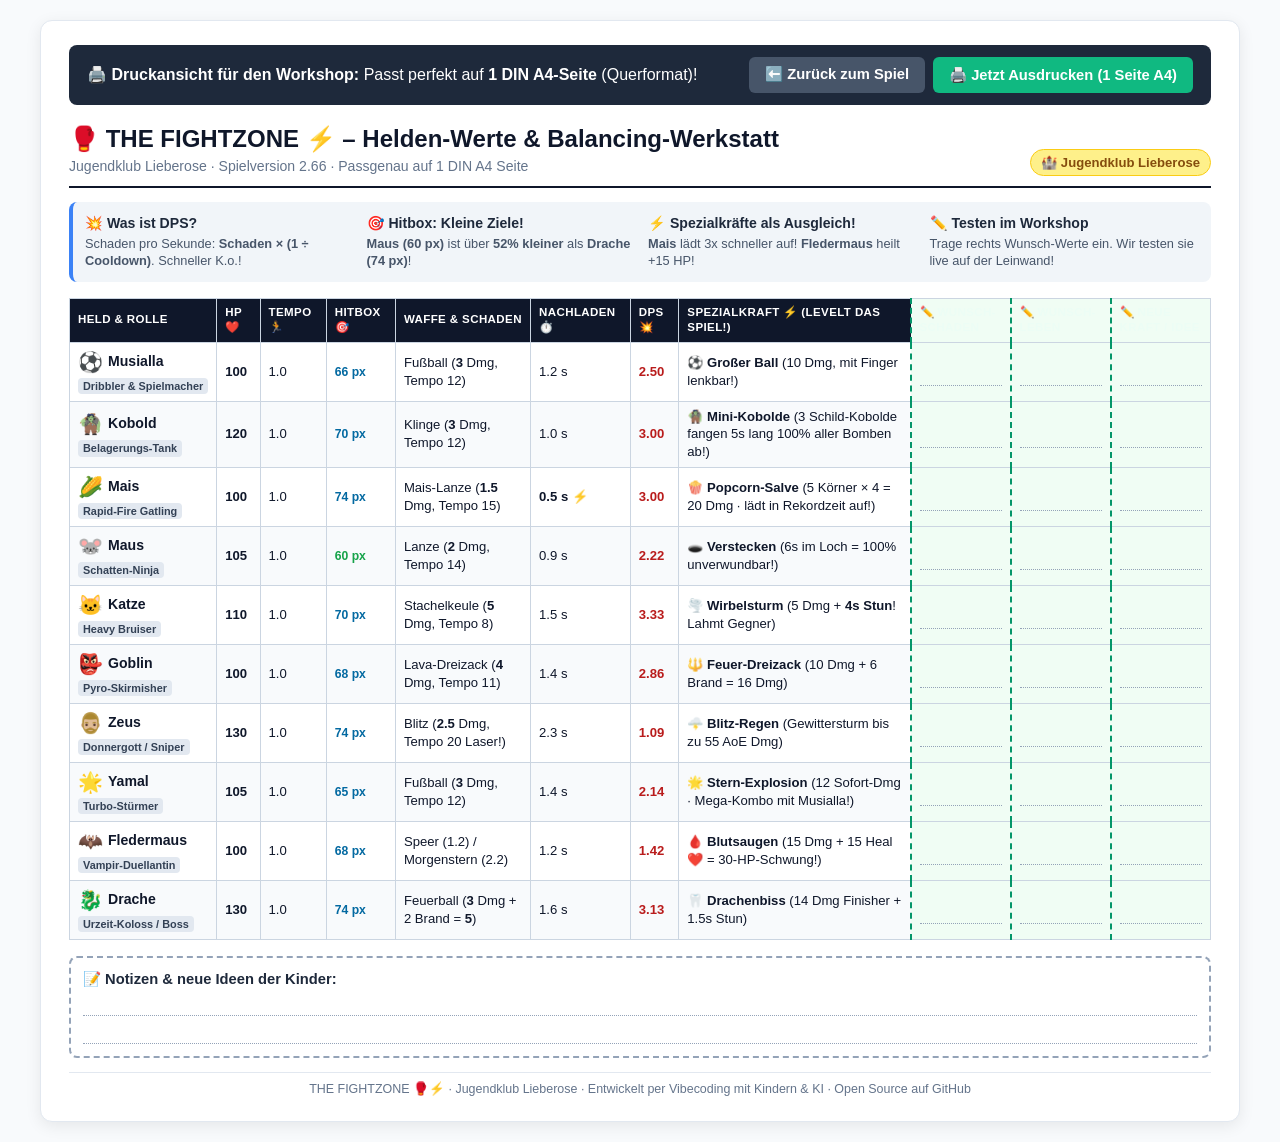
==== commit 8b240f16: "Charaktere nach Seltenheit sortieren Divine Glanz und gleiche Laufgeschwindigkeit" ====
--- a/druckansicht.html
+++ b/druckansicht.html
@@ -461,7 +461,7 @@
             <span class="role-badge">Dribbler & Spielmacher</span>
           </td>
           <td><span class="stat-number">100</span></td>
-          <td>1.0 <small>(+2.2 Dribbel)</small></td>
+          <td>1.0</td>
           <td><span class="hitbox-badge">66 px</span></td>
           <td>Fußball (<b>3</b> Dmg, Tempo 12)</td>
           <td>1.2 s</td>
@@ -481,9 +481,9 @@
           <td><span class="stat-number">120</span></td>
           <td>1.0</td>
           <td><span class="hitbox-badge">70 px</span></td>
-          <td>Bombe (<b>4</b> Dmg, 46px Radius)</td>
+          <td>Klinge (<b>3</b> Dmg, Tempo 12)</td>
           <td>1.0 s</td>
-          <td class="dps-val">4.00</td>
+          <td class="dps-val">3.00</td>
           <td>🧌 <b>Mini-Kobolde</b> (3 Schild-Kobolde fangen 5s lang 100% aller Bomben ab!)</td>
           <td class="write-col"><div class="write-box"></div></td>
           <td class="write-col"><div class="write-box"></div></td>
@@ -497,9 +497,9 @@
             <span class="role-badge">Rapid-Fire Gatling</span>
           </td>
           <td><span class="stat-number">100</span></td>
-          <td>1.2</td>
+          <td>1.0</td>
           <td><span class="hitbox-badge">74 px</span></td>
-          <td>Popcorn (<b>1.5</b> Dmg, 32px Radius)</td>
+          <td>Mais-Lanze (<b>1.5</b> Dmg, Tempo 15)</td>
           <td><b>0.5 s</b> ⚡</td>
           <td class="dps-val">3.00</td>
           <td>🍿 <b>Popcorn-Salve</b> (5 Körner × 4 = 20 Dmg · lädt in Rekordzeit auf!)</td>
@@ -515,7 +515,7 @@
             <span class="role-badge">Schatten-Ninja</span>
           </td>
           <td><span class="stat-number">105</span></td>
-          <td><b>1.5</b> ⚡</td>
+          <td>1.0</td>
           <td><span class="hitbox-badge" style="color:#16a34a; font-weight:800;">60 px</span></td>
           <td>Lanze (<b>2</b> Dmg, Tempo 14)</td>
           <td>0.9 s</td>
@@ -533,7 +533,7 @@
             <span class="role-badge">Heavy Bruiser</span>
           </td>
           <td><span class="stat-number">110</span></td>
-          <td>1.2</td>
+          <td>1.0</td>
           <td><span class="hitbox-badge">70 px</span></td>
           <td>Stachelkeule (<b>5</b> Dmg, Tempo 8)</td>
           <td>1.5 s</td>
@@ -551,7 +551,7 @@
             <span class="role-badge">Pyro-Skirmisher</span>
           </td>
           <td><span class="stat-number">100</span></td>
-          <td>1.4</td>
+          <td>1.0</td>
           <td><span class="hitbox-badge">68 px</span></td>
           <td>Lava-Dreizack (<b>4</b> Dmg, Tempo 11)</td>
           <td>1.4 s</td>
@@ -569,7 +569,7 @@
             <span class="role-badge">Donnergott / Sniper</span>
           </td>
           <td><span class="stat-number">130</span></td>
-          <td><b>1.5</b></td>
+          <td>1.0</td>
           <td><span class="hitbox-badge">74 px</span></td>
           <td>Blitz (<b>2.5</b> Dmg, Tempo 20 Laser!)</td>
           <td>2.3 s</td>
@@ -587,7 +587,7 @@
             <span class="role-badge">Turbo-Stürmer</span>
           </td>
           <td><span class="stat-number">105</span></td>
-          <td>1.3 <small>(+2.35 Turbo)</small></td>
+          <td>1.0</td>
           <td><span class="hitbox-badge">65 px</span></td>
           <td>Fußball (<b>3</b> Dmg, Tempo 12)</td>
           <td>1.4 s</td>
@@ -605,7 +605,7 @@
             <span class="role-badge">Vampir-Duellantin</span>
           </td>
           <td><span class="stat-number">100</span></td>
-          <td>1.4</td>
+          <td>1.0</td>
           <td><span class="hitbox-badge">68 px</span></td>
           <td>Speer (1.2) / Morgenstern (2.2)</td>
           <td>1.2 s</td>
@@ -623,7 +623,7 @@
             <span class="role-badge">Urzeit-Koloss / Boss</span>
           </td>
           <td><span class="stat-number">130</span></td>
-          <td>0.85</td>
+          <td>1.0</td>
           <td><span class="hitbox-badge">74 px</span></td>
           <td>Feuerball (<b>3</b> Dmg + 2 Brand = <b>5</b>)</td>
           <td>1.6 s</td>
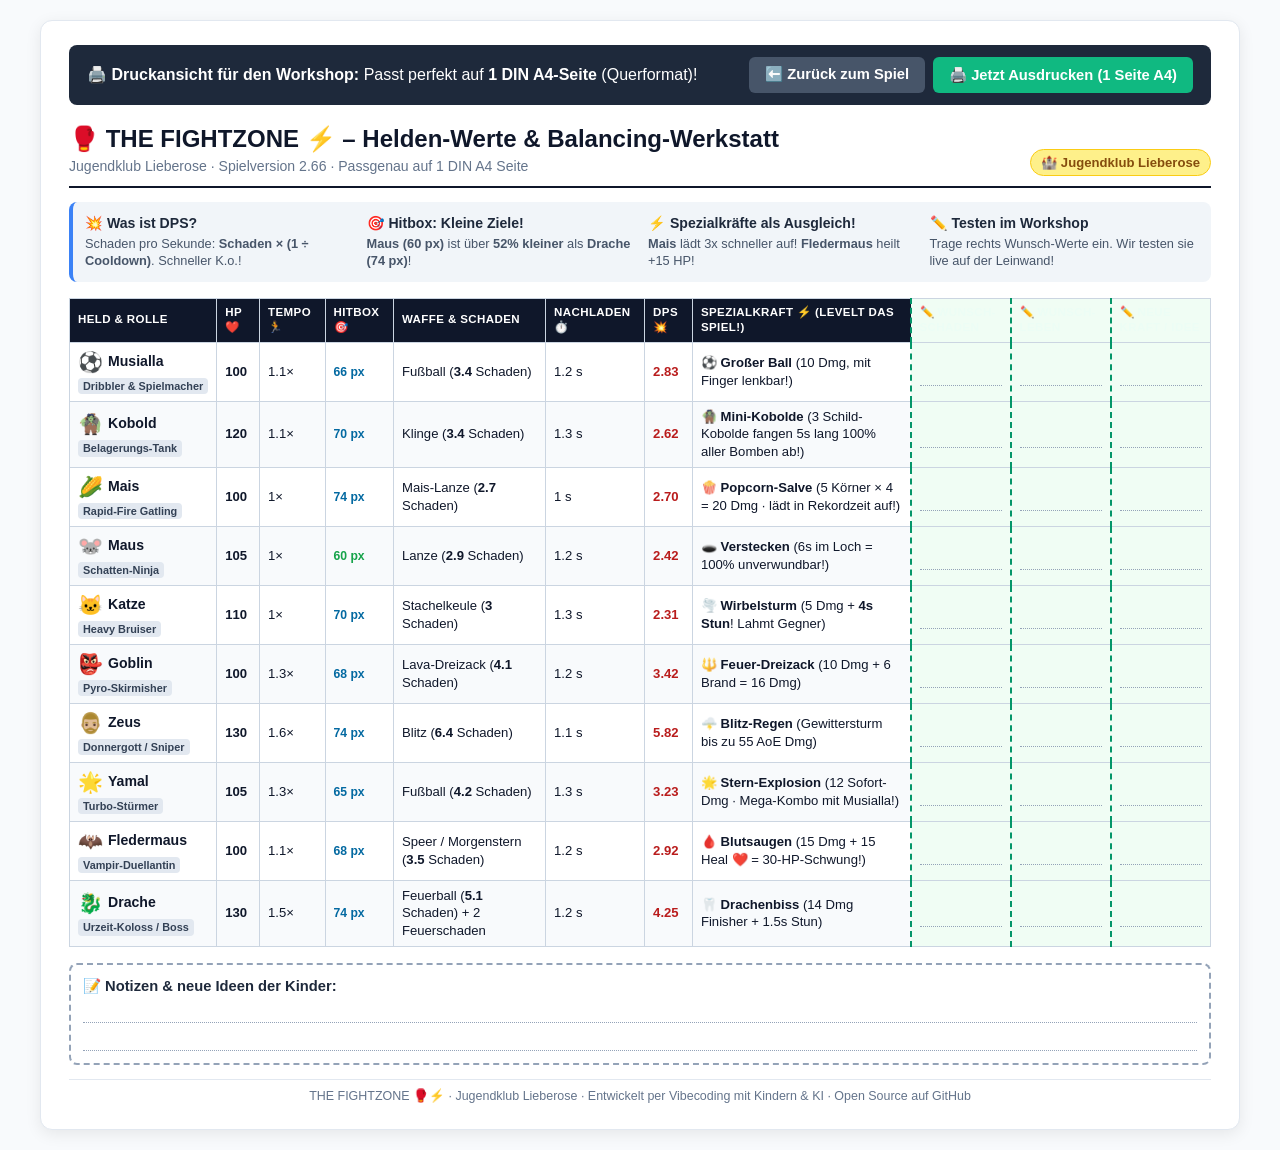
==== commit f24a3a31: "Profil von Einstellungen trennen und alle Charakterwerte aktualisieren" ====
--- a/druckansicht.html
+++ b/druckansicht.html
@@ -461,11 +461,11 @@
             <span class="role-badge">Dribbler & Spielmacher</span>
           </td>
           <td><span class="stat-number">100</span></td>
-          <td>1.0</td>
+          <td>1.1×</td>
           <td><span class="hitbox-badge">66 px</span></td>
-          <td>Fußball (<b>3</b> Dmg, Tempo 12)</td>
+          <td>Fußball (<b>3.4</b> Schaden)</td>
           <td>1.2 s</td>
-          <td class="dps-val">2.50</td>
+          <td class="dps-val">2.83</td>
           <td>⚽ <b>Großer Ball</b> (10 Dmg, mit Finger lenkbar!)</td>
           <td class="write-col"><div class="write-box"></div></td>
           <td class="write-col"><div class="write-box"></div></td>
@@ -479,11 +479,11 @@
             <span class="role-badge">Belagerungs-Tank</span>
           </td>
           <td><span class="stat-number">120</span></td>
-          <td>1.0</td>
+          <td>1.1×</td>
           <td><span class="hitbox-badge">70 px</span></td>
-          <td>Klinge (<b>3</b> Dmg, Tempo 12)</td>
-          <td>1.0 s</td>
-          <td class="dps-val">3.00</td>
+          <td>Klinge (<b>3.4</b> Schaden)</td>
+          <td>1.3 s</td>
+          <td class="dps-val">2.62</td>
           <td>🧌 <b>Mini-Kobolde</b> (3 Schild-Kobolde fangen 5s lang 100% aller Bomben ab!)</td>
           <td class="write-col"><div class="write-box"></div></td>
           <td class="write-col"><div class="write-box"></div></td>
@@ -497,11 +497,11 @@
             <span class="role-badge">Rapid-Fire Gatling</span>
           </td>
           <td><span class="stat-number">100</span></td>
-          <td>1.0</td>
+          <td>1×</td>
           <td><span class="hitbox-badge">74 px</span></td>
-          <td>Mais-Lanze (<b>1.5</b> Dmg, Tempo 15)</td>
-          <td><b>0.5 s</b> ⚡</td>
-          <td class="dps-val">3.00</td>
+          <td>Mais-Lanze (<b>2.7</b> Schaden)</td>
+          <td>1 s</td>
+          <td class="dps-val">2.70</td>
           <td>🍿 <b>Popcorn-Salve</b> (5 Körner × 4 = 20 Dmg · lädt in Rekordzeit auf!)</td>
           <td class="write-col"><div class="write-box"></div></td>
           <td class="write-col"><div class="write-box"></div></td>
@@ -515,11 +515,11 @@
             <span class="role-badge">Schatten-Ninja</span>
           </td>
           <td><span class="stat-number">105</span></td>
-          <td>1.0</td>
+          <td>1×</td>
           <td><span class="hitbox-badge" style="color:#16a34a; font-weight:800;">60 px</span></td>
-          <td>Lanze (<b>2</b> Dmg, Tempo 14)</td>
-          <td>0.9 s</td>
-          <td class="dps-val">2.22</td>
+          <td>Lanze (<b>2.9</b> Schaden)</td>
+          <td>1.2 s</td>
+          <td class="dps-val">2.42</td>
           <td>🕳️ <b>Verstecken</b> (6s im Loch = 100% unverwundbar!)</td>
           <td class="write-col"><div class="write-box"></div></td>
           <td class="write-col"><div class="write-box"></div></td>
@@ -533,11 +533,11 @@
             <span class="role-badge">Heavy Bruiser</span>
           </td>
           <td><span class="stat-number">110</span></td>
-          <td>1.0</td>
+          <td>1×</td>
           <td><span class="hitbox-badge">70 px</span></td>
-          <td>Stachelkeule (<b>5</b> Dmg, Tempo 8)</td>
-          <td>1.5 s</td>
-          <td class="dps-val">3.33</td>
+          <td>Stachelkeule (<b>3</b> Schaden)</td>
+          <td>1.3 s</td>
+          <td class="dps-val">2.31</td>
           <td>🌪️ <b>Wirbelsturm</b> (5 Dmg + <b>4s Stun</b>! Lahmt Gegner)</td>
           <td class="write-col"><div class="write-box"></div></td>
           <td class="write-col"><div class="write-box"></div></td>
@@ -551,11 +551,11 @@
             <span class="role-badge">Pyro-Skirmisher</span>
           </td>
           <td><span class="stat-number">100</span></td>
-          <td>1.0</td>
+          <td>1.3×</td>
           <td><span class="hitbox-badge">68 px</span></td>
-          <td>Lava-Dreizack (<b>4</b> Dmg, Tempo 11)</td>
-          <td>1.4 s</td>
-          <td class="dps-val">2.86</td>
+          <td>Lava-Dreizack (<b>4.1</b> Schaden)</td>
+          <td>1.2 s</td>
+          <td class="dps-val">3.42</td>
           <td>🔱 <b>Feuer-Dreizack</b> (10 Dmg + 6 Brand = 16 Dmg)</td>
           <td class="write-col"><div class="write-box"></div></td>
           <td class="write-col"><div class="write-box"></div></td>
@@ -569,11 +569,11 @@
             <span class="role-badge">Donnergott / Sniper</span>
           </td>
           <td><span class="stat-number">130</span></td>
-          <td>1.0</td>
+          <td>1.6×</td>
           <td><span class="hitbox-badge">74 px</span></td>
-          <td>Blitz (<b>2.5</b> Dmg, Tempo 20 Laser!)</td>
-          <td>2.3 s</td>
-          <td class="dps-val">1.09</td>
+          <td>Blitz (<b>6.4</b> Schaden)</td>
+          <td>1.1 s</td>
+          <td class="dps-val">5.82</td>
           <td>🌩️ <b>Blitz-Regen</b> (Gewittersturm bis zu 55 AoE Dmg)</td>
           <td class="write-col"><div class="write-box"></div></td>
           <td class="write-col"><div class="write-box"></div></td>
@@ -587,11 +587,11 @@
             <span class="role-badge">Turbo-Stürmer</span>
           </td>
           <td><span class="stat-number">105</span></td>
-          <td>1.0</td>
+          <td>1.3×</td>
           <td><span class="hitbox-badge">65 px</span></td>
-          <td>Fußball (<b>3</b> Dmg, Tempo 12)</td>
-          <td>1.4 s</td>
-          <td class="dps-val">2.14</td>
+          <td>Fußball (<b>4.2</b> Schaden)</td>
+          <td>1.3 s</td>
+          <td class="dps-val">3.23</td>
           <td>🌟 <b>Stern-Explosion</b> (12 Sofort-Dmg · Mega-Kombo mit Musialla!)</td>
           <td class="write-col"><div class="write-box"></div></td>
           <td class="write-col"><div class="write-box"></div></td>
@@ -605,11 +605,11 @@
             <span class="role-badge">Vampir-Duellantin</span>
           </td>
           <td><span class="stat-number">100</span></td>
-          <td>1.0</td>
+          <td>1.1×</td>
           <td><span class="hitbox-badge">68 px</span></td>
-          <td>Speer (1.2) / Morgenstern (2.2)</td>
+          <td>Speer / Morgenstern (<b>3.5</b> Schaden)</td>
           <td>1.2 s</td>
-          <td class="dps-val">1.42</td>
+          <td class="dps-val">2.92</td>
           <td>🩸 <b>Blutsaugen</b> (15 Dmg + 15 Heal ❤️ = 30-HP-Schwung!)</td>
           <td class="write-col"><div class="write-box"></div></td>
           <td class="write-col"><div class="write-box"></div></td>
@@ -623,11 +623,11 @@
             <span class="role-badge">Urzeit-Koloss / Boss</span>
           </td>
           <td><span class="stat-number">130</span></td>
-          <td>1.0</td>
+          <td>1.5×</td>
           <td><span class="hitbox-badge">74 px</span></td>
-          <td>Feuerball (<b>3</b> Dmg + 2 Brand = <b>5</b>)</td>
-          <td>1.6 s</td>
-          <td class="dps-val">3.13</td>
+          <td>Feuerball (<b>5.1</b> Schaden) + 2 Feuerschaden</td>
+          <td>1.2 s</td>
+          <td class="dps-val">4.25</td>
           <td>🦷 <b>Drachenbiss</b> (14 Dmg Finisher + 1.5s Stun)</td>
           <td class="write-col"><div class="write-box"></div></td>
           <td class="write-col"><div class="write-box"></div></td>
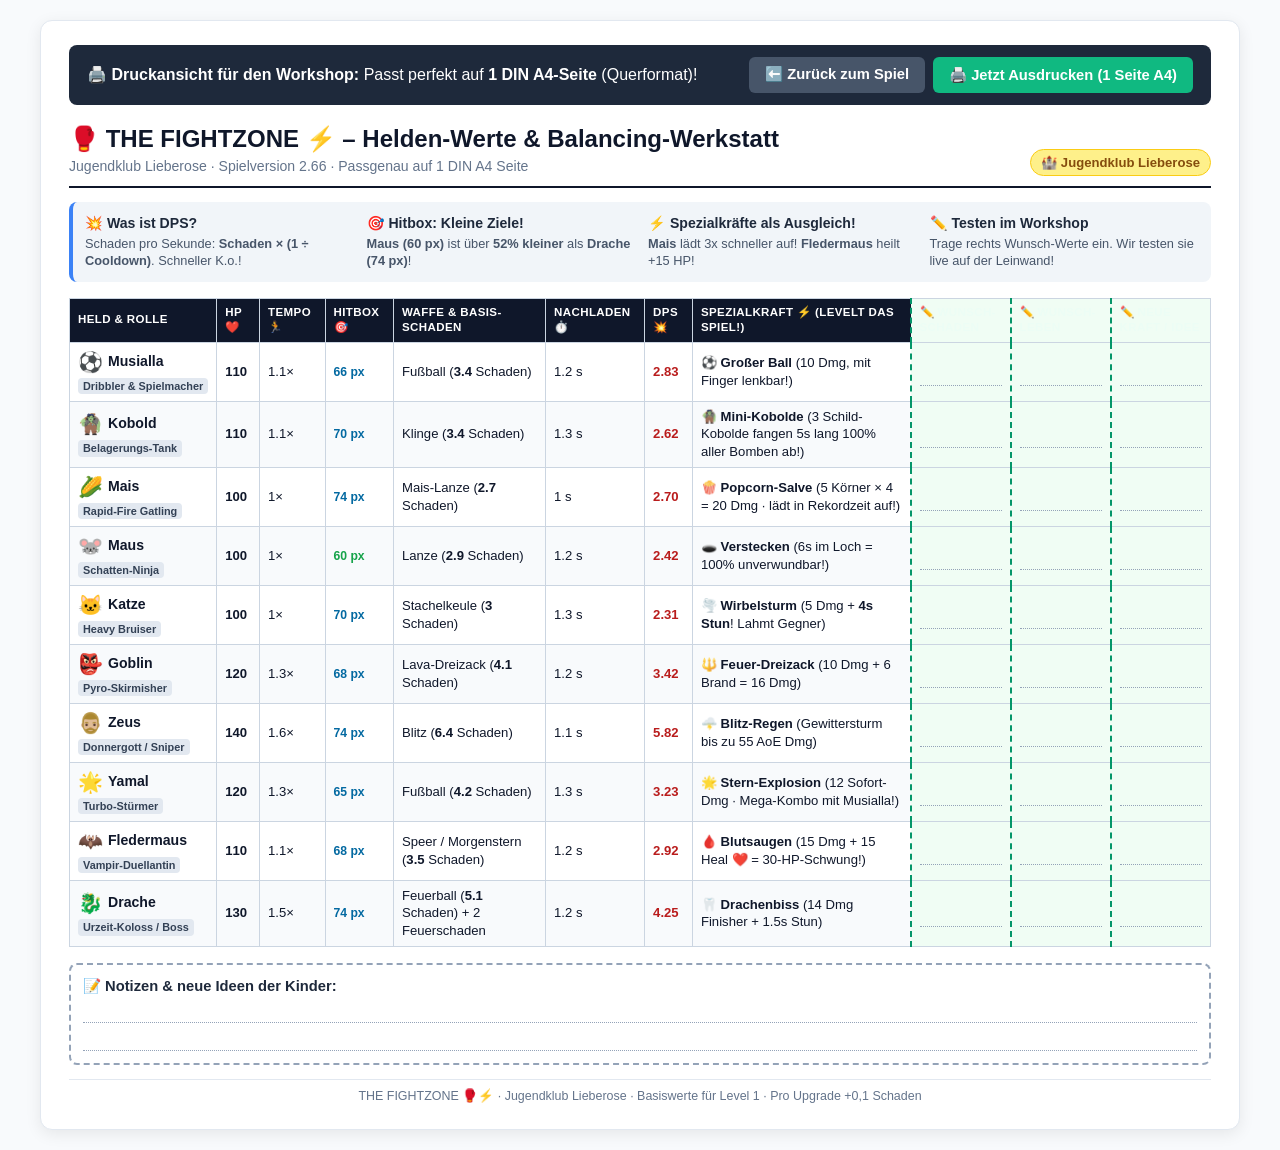
==== commit 6b0ca13b: "Gratis-Kiste alle 24 Stunden Einzelenthuellung und direkte Spielstarts" ====
--- a/druckansicht.html
+++ b/druckansicht.html
@@ -444,7 +444,7 @@
           <th>HP ❤️</th>
           <th>Tempo 🏃</th>
           <th>Hitbox 🎯</th>
-          <th>Waffe & Schaden</th>
+          <th>Waffe & Basis-Schaden</th>
           <th>Nachladen ⏱️</th>
           <th>DPS 💥</th>
           <th>Spezialkraft ⚡ (Levelt das Spiel!)</th>
@@ -460,7 +460,7 @@
             <span class="hero-emoji">⚽</span><b>Musialla</b><br>
             <span class="role-badge">Dribbler & Spielmacher</span>
           </td>
-          <td><span class="stat-number">100</span></td>
+          <td><span class="stat-number">110</span></td>
           <td>1.1×</td>
           <td><span class="hitbox-badge">66 px</span></td>
           <td>Fußball (<b>3.4</b> Schaden)</td>
@@ -478,7 +478,7 @@
             <span class="hero-emoji">🧌</span><b>Kobold</b><br>
             <span class="role-badge">Belagerungs-Tank</span>
           </td>
-          <td><span class="stat-number">120</span></td>
+          <td><span class="stat-number">110</span></td>
           <td>1.1×</td>
           <td><span class="hitbox-badge">70 px</span></td>
           <td>Klinge (<b>3.4</b> Schaden)</td>
@@ -514,7 +514,7 @@
             <span class="hero-emoji">🐭</span><b>Maus</b><br>
             <span class="role-badge">Schatten-Ninja</span>
           </td>
-          <td><span class="stat-number">105</span></td>
+          <td><span class="stat-number">100</span></td>
           <td>1×</td>
           <td><span class="hitbox-badge" style="color:#16a34a; font-weight:800;">60 px</span></td>
           <td>Lanze (<b>2.9</b> Schaden)</td>
@@ -532,7 +532,7 @@
             <span class="hero-emoji">🐱</span><b>Katze</b><br>
             <span class="role-badge">Heavy Bruiser</span>
           </td>
-          <td><span class="stat-number">110</span></td>
+          <td><span class="stat-number">100</span></td>
           <td>1×</td>
           <td><span class="hitbox-badge">70 px</span></td>
           <td>Stachelkeule (<b>3</b> Schaden)</td>
@@ -550,7 +550,7 @@
             <span class="hero-emoji">👺</span><b>Goblin</b><br>
             <span class="role-badge">Pyro-Skirmisher</span>
           </td>
-          <td><span class="stat-number">100</span></td>
+          <td><span class="stat-number">120</span></td>
           <td>1.3×</td>
           <td><span class="hitbox-badge">68 px</span></td>
           <td>Lava-Dreizack (<b>4.1</b> Schaden)</td>
@@ -568,7 +568,7 @@
             <span class="hero-emoji">🧔🏼‍♂️</span><b>Zeus</b><br>
             <span class="role-badge">Donnergott / Sniper</span>
           </td>
-          <td><span class="stat-number">130</span></td>
+          <td><span class="stat-number">140</span></td>
           <td>1.6×</td>
           <td><span class="hitbox-badge">74 px</span></td>
           <td>Blitz (<b>6.4</b> Schaden)</td>
@@ -586,7 +586,7 @@
             <span class="hero-emoji">🌟</span><b>Yamal</b><br>
             <span class="role-badge">Turbo-Stürmer</span>
           </td>
-          <td><span class="stat-number">105</span></td>
+          <td><span class="stat-number">120</span></td>
           <td>1.3×</td>
           <td><span class="hitbox-badge">65 px</span></td>
           <td>Fußball (<b>4.2</b> Schaden)</td>
@@ -604,7 +604,7 @@
             <span class="hero-emoji">🦇</span><b>Fledermaus</b><br>
             <span class="role-badge">Vampir-Duellantin</span>
           </td>
-          <td><span class="stat-number">100</span></td>
+          <td><span class="stat-number">110</span></td>
           <td>1.1×</td>
           <td><span class="hitbox-badge">68 px</span></td>
           <td>Speer / Morgenstern (<b>3.5</b> Schaden)</td>
@@ -646,7 +646,7 @@
     </div>
 
     <footer>
-      THE FIGHTZONE 🥊⚡ · Jugendklub Lieberose · Entwickelt per Vibecoding mit Kindern & KI · Open Source auf GitHub
+      THE FIGHTZONE 🥊⚡ · Jugendklub Lieberose · Basiswerte für Level 1 · Pro Upgrade +0,1 Schaden
     </footer>
   </div>
 
